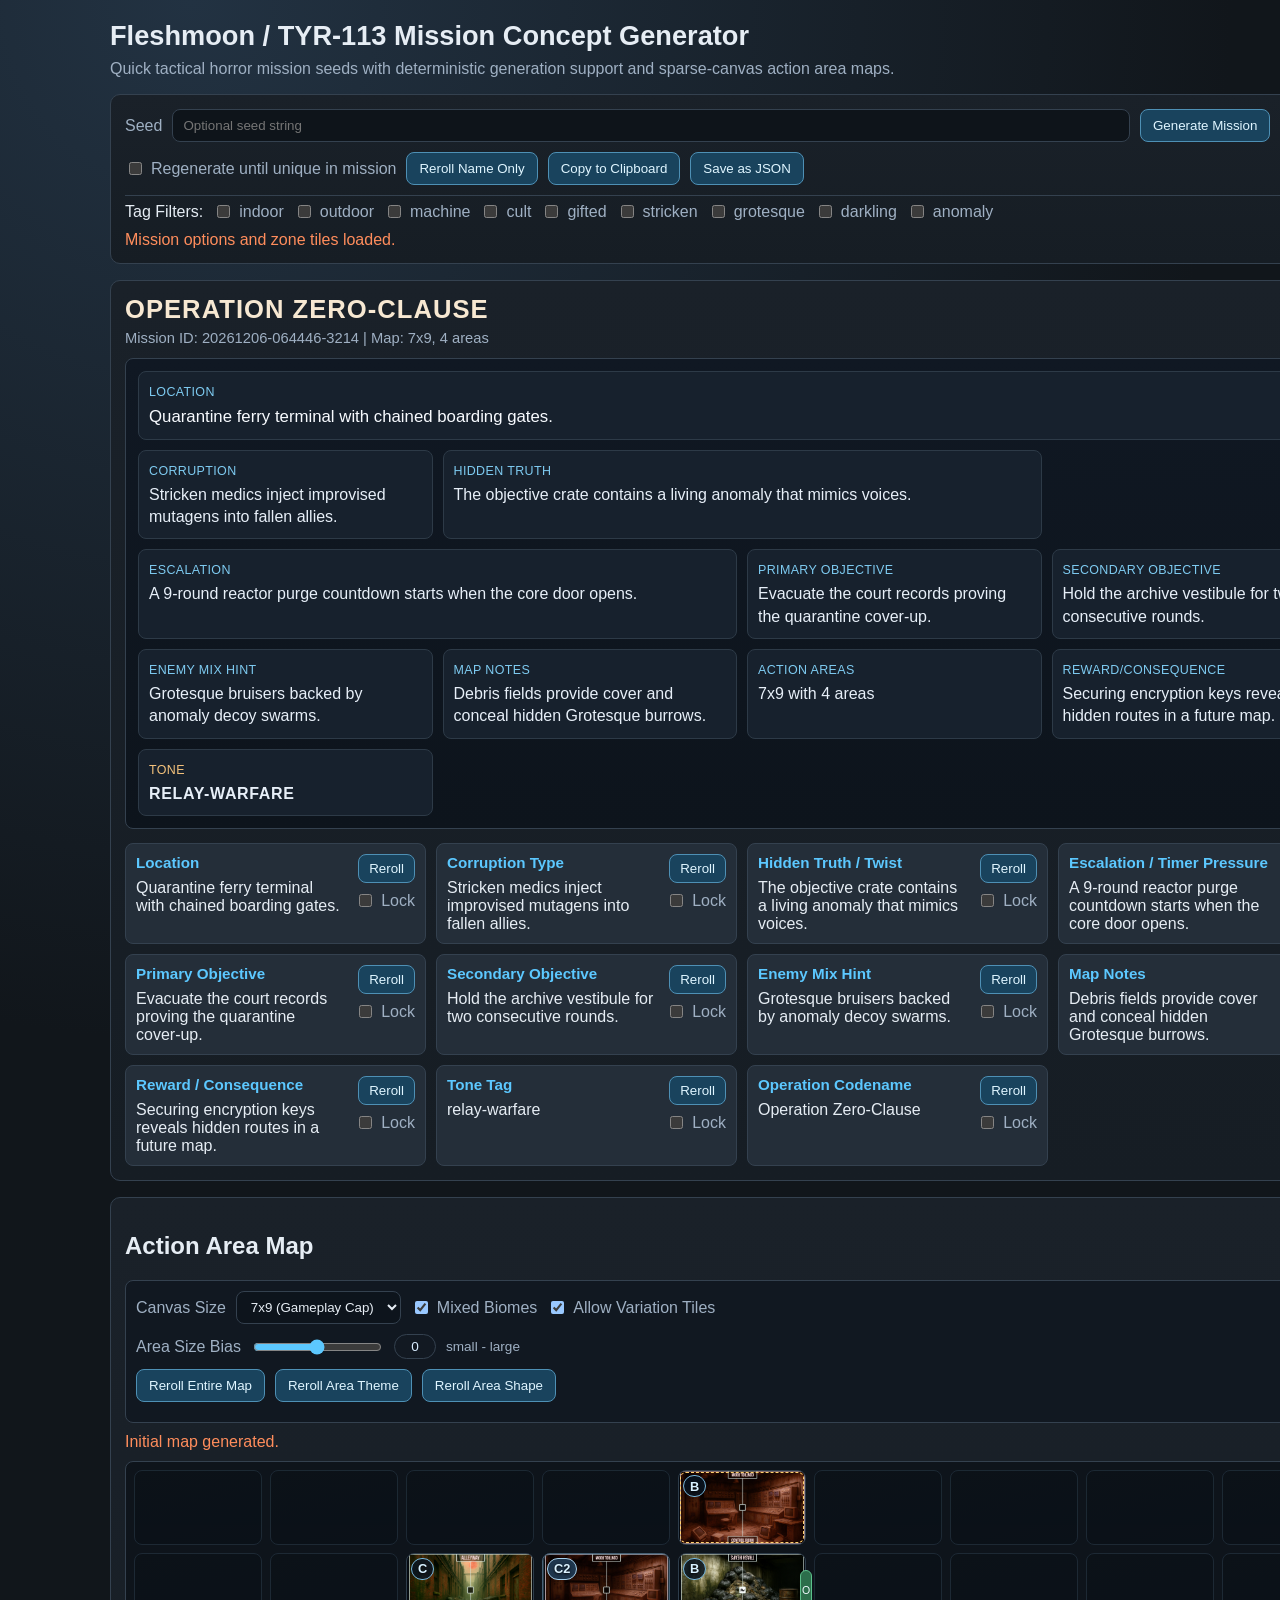
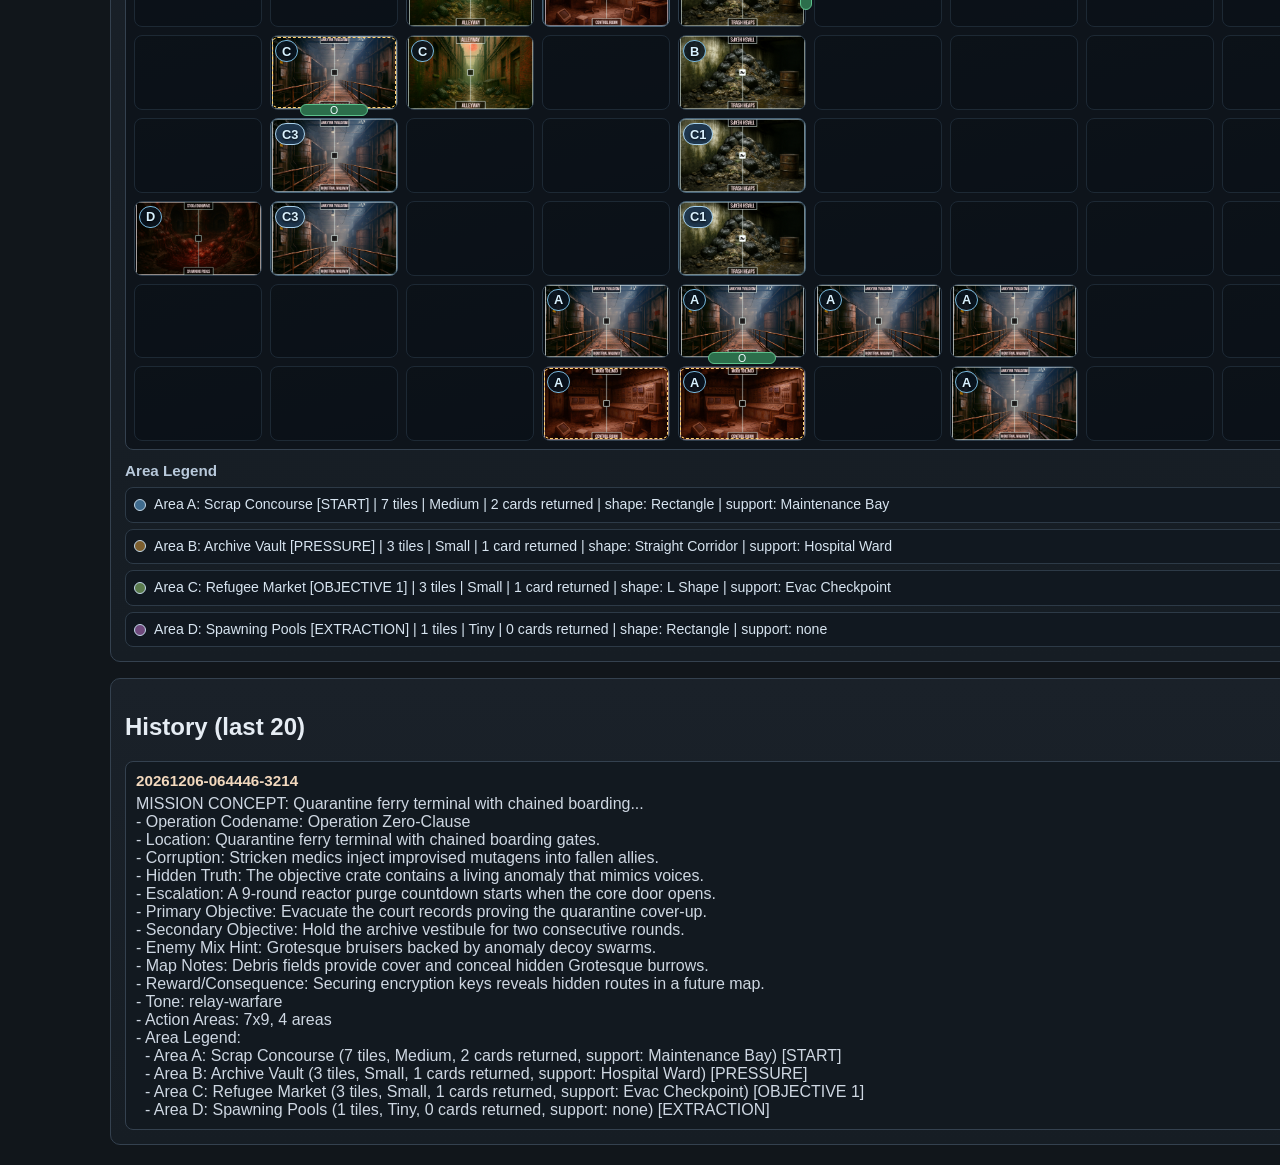
==== index.html @ 67727322 "Deploy Fleshmoon mission generator site" ====
<!doctype html>
<html lang="en">
<head>
  <meta charset="UTF-8" />
  <meta name="viewport" content="width=device-width, initial-scale=1.0" />
  <title>Fleshmoon / TYR-113 Mission Concept Generator</title>
  <link rel="stylesheet" href="style.css?v=20260302a" />
</head>
<body>
  <main class="app">
    <header>
      <h1>Fleshmoon / TYR-113 Mission Concept Generator</h1>
      <p>Quick tactical horror mission seeds with deterministic generation support and sparse-canvas action area maps.</p>
    </header>

    <section class="controls card">
      <div class="row">
        <label for="seedInput">Seed</label>
        <input id="seedInput" type="text" placeholder="Optional seed string" />
        <button id="generateBtn">Generate Mission</button>
        <button id="rerollAllBtn">Reroll All</button>
      </div>
      <div class="row">
        <label class="checkbox"><input id="uniqueToggle" type="checkbox" /> Regenerate until unique in mission</label>
        <button id="rerollNameBtn">Reroll Name Only</button>
        <button id="copyBtn">Copy to Clipboard</button>
        <button id="exportBtn">Save as JSON</button>
      </div>
      <div class="filters">
        <span>Tag Filters:</span>
        <label class="checkbox"><input type="checkbox" class="tag-filter" value="indoor" /> indoor</label>
        <label class="checkbox"><input type="checkbox" class="tag-filter" value="outdoor" /> outdoor</label>
        <label class="checkbox"><input type="checkbox" class="tag-filter" value="machine" /> machine</label>
        <label class="checkbox"><input type="checkbox" class="tag-filter" value="cult" /> cult</label>
        <label class="checkbox"><input type="checkbox" class="tag-filter" value="gifted" /> gifted</label>
        <label class="checkbox"><input type="checkbox" class="tag-filter" value="stricken" /> stricken</label>
        <label class="checkbox"><input type="checkbox" class="tag-filter" value="grotesque" /> grotesque</label>
        <label class="checkbox"><input type="checkbox" class="tag-filter" value="darkling" /> darkling</label>
        <label class="checkbox"><input type="checkbox" class="tag-filter" value="anomaly" /> anomaly</label>
      </div>
      <p id="status" class="status"></p>
    </section>

    <section class="mission card">
      <h2 id="missionHeadline" class="mission-headline">Operation Pending</h2>
      <p id="missionMeta" class="mission-meta">Generate a mission to populate briefing details.</p>
      <div id="missionOutput" class="mission-output"></div>
      <div class="category-grid" id="categoryGrid"></div>
    </section>

    <section class="map card">
      <h2>Action Area Map</h2>
      <div class="map-controls">
        <div class="row">
          <label for="mapSizePreset">Canvas Size</label>
          <select id="mapSizePreset">
            <option value="7x9" selected>7x9 (Gameplay Cap)</option>
          </select>
          <label class="checkbox"><input id="mixedBiomesToggle" type="checkbox" checked /> Mixed Biomes</label>
          <label class="checkbox"><input id="allowVariationToggle" type="checkbox" checked /> Allow Variation Tiles</label>
        </div>
        <div class="row">
          <label for="areaBiasSlider">Area Size Bias</label>
          <input id="areaBiasSlider" type="range" min="-100" max="100" step="1" value="0" />
          <span id="areaBiasValue" class="value-chip">0</span>
          <span class="hint">small - large</span>
        </div>
        <div class="row">
          <button id="rerollMapBtn">Reroll Entire Map</button>
          <button id="rerollAreaThemeBtn">Reroll Area Theme</button>
          <button id="rerollAreaShapeBtn">Reroll Area Shape</button>
        </div>
      </div>
      <p id="mapStatus" class="status map-status"></p>
      <div id="mapGrid" class="map-grid"></div>
      <div class="legend-wrap">
        <h3>Area Legend</h3>
        <div id="areaLegend" class="area-legend"></div>
      </div>
    </section>

    <section class="history card">
      <h2>History (last 20)</h2>
      <div id="historyList" class="history-list"></div>
    </section>
  </main>

  <template id="categoryTemplate">
    <article class="category-item">
      <div>
        <h3 class="category-label"></h3>
        <p class="category-value"></p>
      </div>
      <div class="category-actions">
        <button class="reroll-category-btn">Reroll</button>
        <label class="checkbox"><input type="checkbox" class="lock-category" /> Lock</label>
      </div>
    </article>
  </template>

  <script src="app.js?v=20260302a"></script>
</body>
</html>
---- style.css ----
:root {
  color-scheme: dark;
  --bg: #11161b;
  --panel: #1a2129;
  --panel-alt: #242e39;
  --text: #e6edf4;
  --muted: #9fb0c3;
  --accent: #5cc8ff;
  --accent-2: #ff8d5c;
  --border: #34414f;
  --danger: #ff6b6b;
}

* {
  box-sizing: border-box;
}

body {
  margin: 0;
  font-family: "Segoe UI", Tahoma, Geneva, Verdana, sans-serif;
  background: radial-gradient(circle at 15% 0%, #223242 0, var(--bg) 35%), linear-gradient(145deg, #0d1217 0%, #141b22 100%);
  color: var(--text);
  min-height: 100vh;
}

.app {
  max-width: 1100px;
  margin: 0 auto;
  padding: 20px;
  display: grid;
  gap: 16px;
}

header h1 {
  margin: 0;
  font-size: 1.7rem;
}

header p {
  margin: 8px 0 0;
  color: var(--muted);
}

.card {
  border: 1px solid var(--border);
  background: linear-gradient(180deg, var(--panel) 0%, #161d24 100%);
  border-radius: 10px;
  padding: 14px;
}

.row {
  display: flex;
  flex-wrap: wrap;
  align-items: center;
  gap: 10px;
  margin-bottom: 10px;
}

label {
  color: var(--muted);
}

input[type="text"] {
  flex: 1 1 260px;
  padding: 8px 10px;
  border: 1px solid var(--border);
  border-radius: 8px;
  background: #0e141a;
  color: var(--text);
}

button {
  border: 1px solid #4e90b5;
  background: #19435d;
  color: #dff5ff;
  border-radius: 8px;
  padding: 8px 12px;
  cursor: pointer;
}

button:hover {
  background: #215774;
}

.checkbox {
  display: inline-flex;
  align-items: center;
  gap: 6px;
  color: var(--muted);
}

.filters {
  display: flex;
  flex-wrap: wrap;
  align-items: center;
  gap: 10px;
  padding-top: 6px;
  border-top: 1px solid var(--border);
}

.status {
  min-height: 1.1rem;
  color: var(--accent-2);
  margin: 10px 0 0;
}

.hint {
  color: var(--muted);
  font-size: 0.85rem;
}

.value-chip {
  display: inline-flex;
  align-items: center;
  justify-content: center;
  min-width: 42px;
  padding: 4px 8px;
  border-radius: 999px;
  border: 1px solid var(--border);
  background: #121922;
  color: #d8ecff;
  font-size: 0.85rem;
}

.mission-headline {
  margin: 0;
  font-size: 1.6rem;
  letter-spacing: 0.04em;
  text-transform: uppercase;
  color: #f7e8d2;
}

.mission-meta {
  margin: 6px 0 12px;
  color: var(--muted);
  font-size: 0.92rem;
}

.mission-output {
  border: 1px solid var(--border);
  background: linear-gradient(180deg, #101823 0%, #0d141c 100%);
  border-radius: 8px;
  padding: 12px;
  margin-bottom: 14px;
}

.mission-brief-grid {
  display: grid;
  grid-template-columns: repeat(auto-fit, minmax(240px, 1fr));
  gap: 10px;
}

.mission-brief-item {
  border: 1px solid #2d3a47;
  background: #17212d;
  border-radius: 8px;
  padding: 10px;
}

.mission-brief-label {
  display: inline-block;
  font-size: 0.78rem;
  letter-spacing: 0.03em;
  text-transform: uppercase;
  color: #7ecbf1;
  margin-bottom: 6px;
}

.mission-brief-value {
  margin: 0;
  line-height: 1.4;
  color: #e7eff8;
}

.mission-brief-item.tone .mission-brief-label {
  color: #f4c27c;
}

.mission-brief-item.tone .mission-brief-value {
  text-transform: uppercase;
  letter-spacing: 0.04em;
  font-weight: 600;
}

.mission-brief-item.location {
  grid-column: 1 / -1;
}

.mission-brief-item.location .mission-brief-value {
  font-size: 1.05rem;
  color: #f8fbff;
}

.mission-brief-item.twist,
.mission-brief-item.escalation {
  grid-column: span 2;
}

@media (max-width: 900px) {
  .mission-brief-item.twist,
  .mission-brief-item.escalation {
    grid-column: auto;
  }
}

.mission-output.is-empty {
  color: var(--muted);
  margin-bottom: 14px;
}

.category-grid {
  display: grid;
  grid-template-columns: repeat(auto-fit, minmax(290px, 1fr));
  gap: 10px;
}

.category-item {
  display: flex;
  justify-content: space-between;
  gap: 12px;
  border: 1px solid var(--border);
  border-radius: 8px;
  padding: 10px;
  background: var(--panel-alt);
}

.category-item h3 {
  margin: 0;
  color: var(--accent);
  font-size: 0.95rem;
}

.category-item p {
  margin: 8px 0 0;
}

.category-actions {
  display: flex;
  flex-direction: column;
  align-items: flex-end;
  gap: 8px;
}

.reroll-category-btn {
  padding: 6px 10px;
}

.history-list {
  display: grid;
  gap: 8px;
}

.history-item {
  border: 1px solid var(--border);
  background: #121920;
  border-radius: 8px;
  padding: 10px;
}

.history-item h3 {
  margin: 0 0 6px;
  font-size: 0.95rem;
  color: #f3d9be;
}

.history-item pre {
  margin: 0;
  white-space: pre-wrap;
  font-family: inherit;
  color: #ced7e2;
}

.map-controls {
  border: 1px solid var(--border);
  border-radius: 8px;
  padding: 10px;
  background: #111821;
  margin-bottom: 10px;
}

select,
input[type="range"] {
  accent-color: var(--accent);
}

select {
  border: 1px solid var(--border);
  border-radius: 8px;
  background: #0d141c;
  color: var(--text);
  padding: 7px 10px;
}

.map-status {
  margin-top: 0;
  margin-bottom: 10px;
}

.map-grid {
  --map-cols: 4;
  --map-card-width: 128px;
  display: grid;
  grid-template-columns: repeat(var(--map-cols), var(--map-card-width));
  justify-content: start;
  align-items: start;
  gap: 8px;
  border: 1px solid var(--border);
  border-radius: 8px;
  background: #0e141b;
  padding: 8px;
  overflow: auto;
}

.map-cell {
  position: relative;
  min-height: 0;
  aspect-ratio: 1417 / 827;
  border-radius: 8px;
  border: 1px solid #2e3d4b;
  background: #050a10;
  padding: 0;
  display: block;
  overflow: visible;
}

.map-cell.draggable {
  cursor: grab;
}

.map-cell.drag-source {
  outline: 2px solid #8ab3d0;
  outline-offset: -3px;
}

.map-cell.dragging {
  opacity: 0.55;
  cursor: grabbing;
}

.map-cell.drag-over {
  outline: 2px dashed #ffd06d;
  outline-offset: -3px;
}

.map-cell.menu-target {
  outline: 2px solid #5cc08b;
  outline-offset: -3px;
}

.map-cell.has-art {
  background-image: var(--tile-image);
  background-size: contain;
  background-position: center;
  background-repeat: no-repeat;
}

.map-cell.empty {
  border-color: #22303d;
  background: linear-gradient(165deg, #0c1218 0%, #091018 100%);
  opacity: 0.75;
  cursor: context-menu;
}

.map-cell.corridor {
  border-color: #436178;
  box-shadow: inset 0 0 0 1px #5c819a66;
}

.map-cell.corridor.has-art {
  filter: saturate(0.9);
}

.map-cell.variation {
  outline: 1px dashed #ffd06d;
  outline-offset: -3px;
}

.area-badge {
  display: inline-flex;
  align-items: center;
  justify-content: center;
  position: absolute;
  top: 4px;
  left: 4px;
  z-index: 2;
  min-width: 22px;
  height: 22px;
  padding: 0 6px;
  border-radius: 999px;
  background: #081421d9;
  border: 1px solid #77b7dc;
  color: #d8f1ff;
  font-weight: 600;
  font-size: 0.8rem;
  text-shadow: 0 1px 3px #000;
}

.corridor-badge {
  border-color: #a3d2f0;
  background: #1c3650;
}

.tile-name {
  display: none;
}

.tile-meta {
  display: none;
}

.tile-role {
  display: none;
}

.gate-edge {
  position: absolute;
  border: 1px solid #6e95af;
  border-radius: 999px;
  padding: 0;
  background: #285f7d;
  color: #f2fbff;
  font-size: 0.66rem;
  line-height: 1;
  display: inline-flex;
  align-items: center;
  justify-content: center;
  z-index: 3;
}

.gate-edge.vertical {
  width: 12px;
  height: 54%;
  right: -7px;
  top: 23%;
}

.gate-edge.horizontal {
  width: 54%;
  height: 12px;
  left: 23%;
  bottom: -7px;
}

.gate-edge.state-open {
  background: #2c6e4b;
  border-color: #5cc08b;
}

.gate-edge.state-locked {
  background: #79622a;
  border-color: #d5af4c;
}

.gate-edge.state-blocked {
  background: #7a3232;
  border-color: #e07575;
}

.map-card-menu {
  position: fixed;
  z-index: 30;
  width: min(360px, calc(100vw - 16px));
  max-height: min(72vh, 480px);
  border: 1px solid #3a5367;
  border-radius: 10px;
  background: #0d151d;
  box-shadow: 0 12px 30px #0009;
  overflow: hidden;
}

.map-card-menu.hidden {
  display: none;
}

.map-card-menu-title {
  margin: 0;
  padding: 10px 12px;
  border-bottom: 1px solid #2a3a48;
  color: #d9e8f3;
  font-size: 0.86rem;
  font-weight: 600;
  letter-spacing: 0.02em;
}

.map-card-menu-list {
  max-height: min(64vh, 420px);
  overflow: auto;
  padding: 8px;
  display: grid;
  gap: 8px;
}

.map-card-menu-group {
  border: 1px solid #273643;
  border-radius: 8px;
  background: #111a23;
  padding: 6px;
  display: grid;
  gap: 4px;
}

.map-card-menu-group-label {
  margin: 0;
  color: #9fbed5;
  font-size: 0.74rem;
  text-transform: uppercase;
  letter-spacing: 0.06em;
}

.map-card-menu-option {
  border: 1px solid #324453;
  border-radius: 6px;
  background: #0f1821;
  color: #dce7f0;
  text-align: left;
  font-size: 0.83rem;
  padding: 6px 8px;
}

.map-card-menu-danger {
  border-color: #6f3f3f;
  background: #231315;
  color: #ffd7d7;
  font-weight: 600;
}

.map-card-menu-option:hover,
.map-card-menu-option:focus-visible {
  background: #1b2f3f;
  border-color: #4f728e;
}

.map-card-menu-danger:hover,
.map-card-menu-danger:focus-visible {
  background: #3a1c1f;
  border-color: #b96c70;
}

.legend-wrap {
  margin-top: 12px;
}

.legend-wrap h3 {
  margin: 0 0 8px;
  color: #b8c9db;
  font-size: 0.95rem;
}

.area-legend {
  display: grid;
  gap: 6px;
}

.legend-item {
  display: flex;
  align-items: center;
  gap: 8px;
  border: 1px solid #2d3a47;
  background: #111820;
  border-radius: 8px;
  padding: 8px;
}

.legend-swatch {
  width: 12px;
  height: 12px;
  border-radius: 999px;
  border: 1px solid #c2d7e8;
  flex: 0 0 auto;
}

.legend-text {
  margin: 0;
  color: #d7e4f0;
  font-size: 0.88rem;
  line-height: 1.25;
}

@media (max-width: 700px) {
  .category-item {
    flex-direction: column;
  }

  .category-actions {
    align-items: flex-start;
    flex-direction: row;
  }

  .map-grid {
    --map-card-width: 92px;
    gap: 6px;
    padding: 6px;
  }

  .map-cell {
    border-radius: 6px;
  }
}

@media print {
  body {
    background: #fff;
    color: #000;
  }

  .controls,
  .history,
  .category-actions,
  .filters,
  .map-controls,
  .map-status,
  .gate-edge,
  .map-card-menu {
    display: none;
  }

  .card {
    border: none;
    background: transparent;
    padding: 0;
  }

  .mission-headline,
  .mission-meta,
  .mission-brief-label,
  .mission-brief-value {
    color: #000;
  }

  .mission-output,
  .category-item,
  .map-cell,
  .legend-item {
    border: 1px solid #000;
    background: #fff;
    color: #000;
  }
}
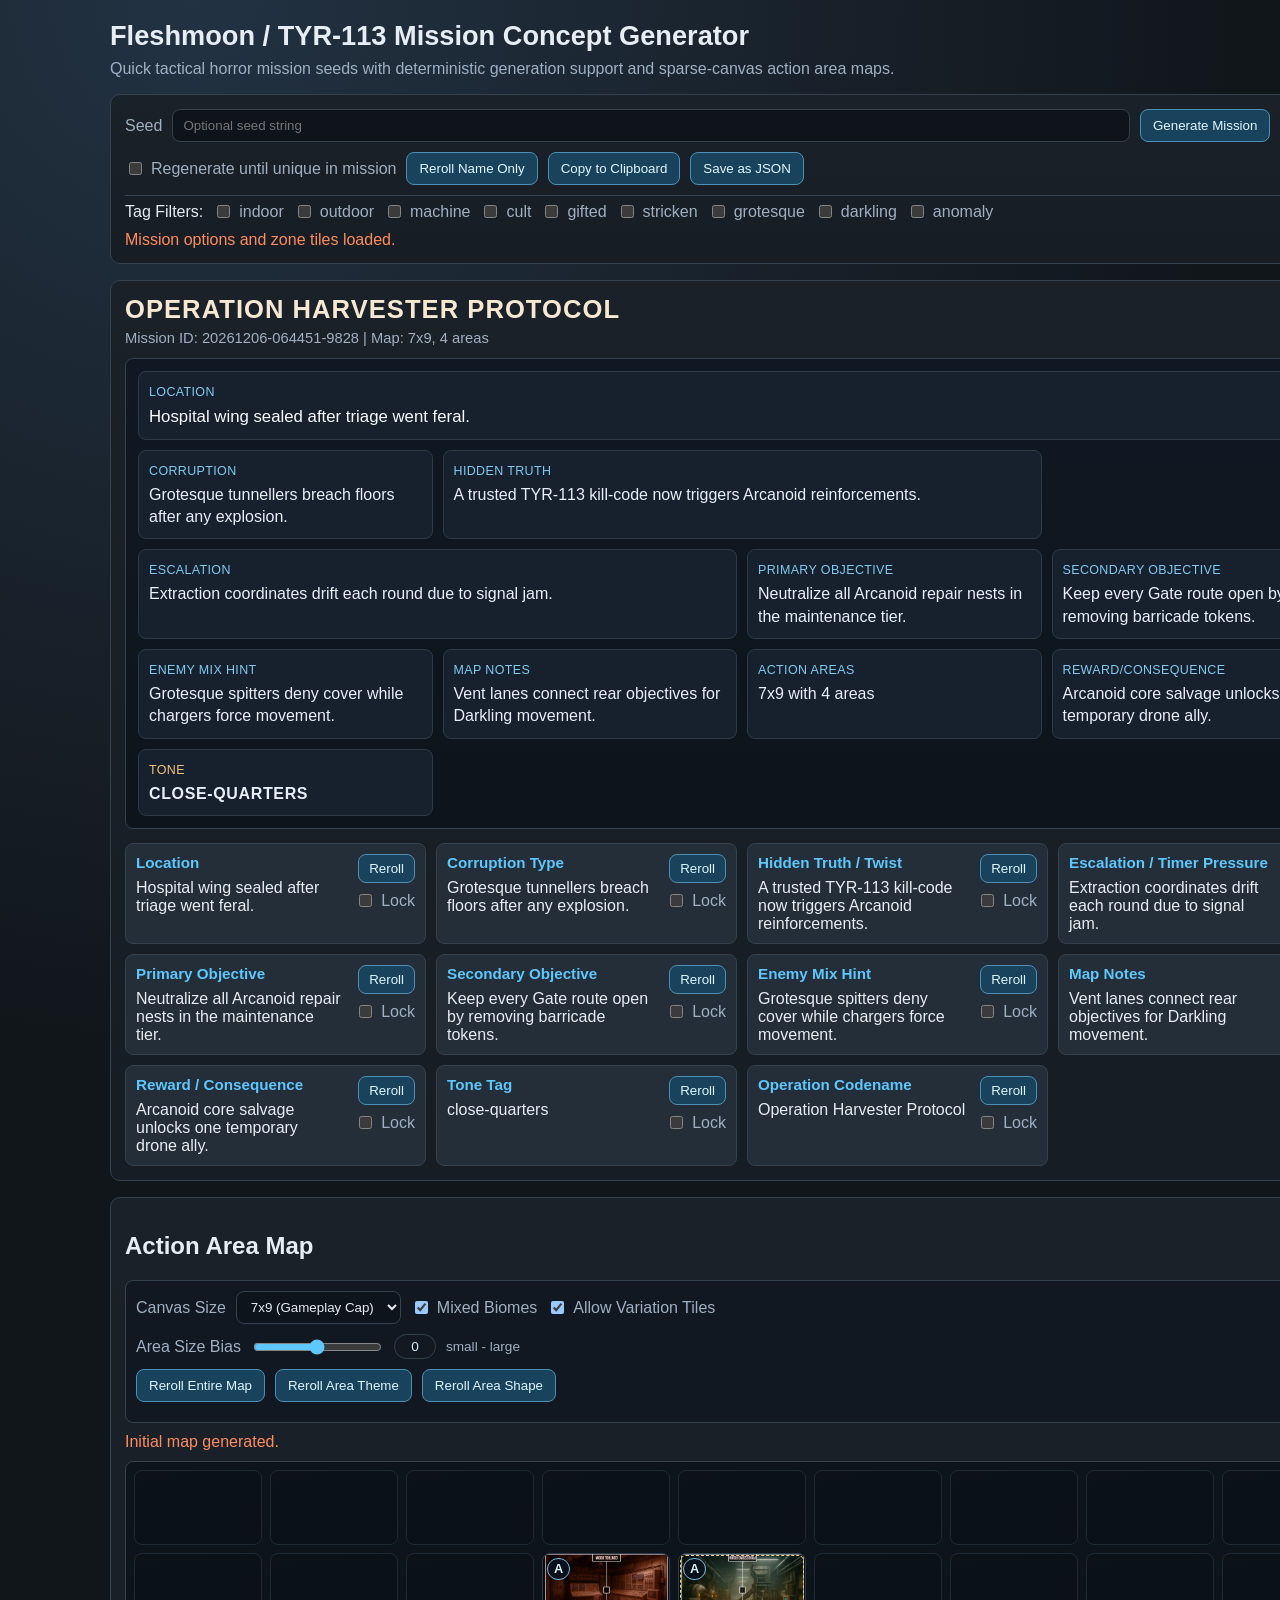
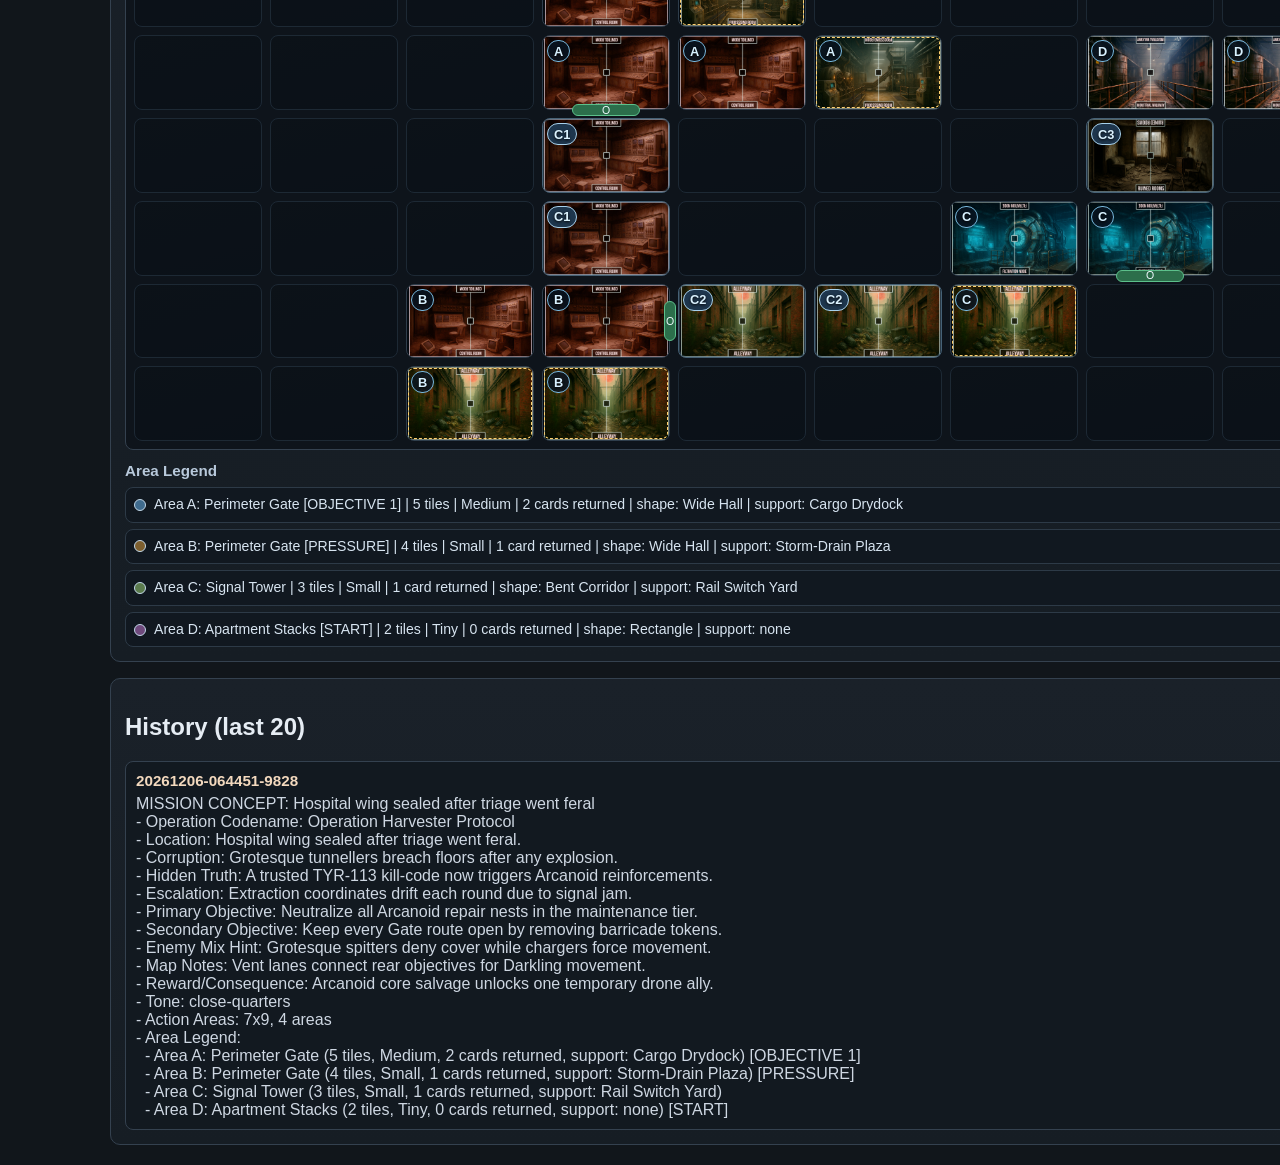
==== commit a4c9da5e: "Bump asset version for latest room editor deploy" ====
--- a/index.html
+++ b/index.html
@@ -4,7 +4,7 @@
   <meta charset="UTF-8" />
   <meta name="viewport" content="width=device-width, initial-scale=1.0" />
   <title>Fleshmoon / TYR-113 Mission Concept Generator</title>
-  <link rel="stylesheet" href="style.css?v=20260302a" />
+  <link rel="stylesheet" href="style.css?v=20260302b" />
 </head>
 <body>
   <main class="app">
@@ -98,6 +98,6 @@
     </article>
   </template>
 
-  <script src="app.js?v=20260302a"></script>
+  <script src="app.js?v=20260302b"></script>
 </body>
 </html>
--- a/style.css
+++ b/style.css
@@ -490,6 +490,56 @@
   gap: 8px;
 }
 
+.map-card-menu-tools {
+  border: 1px solid #2f3f4d;
+  border-radius: 8px;
+  background: #111920;
+  padding: 8px;
+  display: grid;
+  gap: 6px;
+}
+
+.map-card-menu-subtitle {
+  margin: 2px 0 0;
+  color: #a9c4d8;
+  font-size: 0.74rem;
+  font-weight: 600;
+  letter-spacing: 0.04em;
+  text-transform: uppercase;
+}
+
+.map-card-menu-input,
+.map-card-menu-select {
+  border: 1px solid #344653;
+  border-radius: 6px;
+  background: #0f1821;
+  color: #dce7f0;
+  font-size: 0.81rem;
+  padding: 6px 8px;
+}
+
+.map-card-menu-input::placeholder {
+  color: #7f9bb0;
+}
+
+.map-card-menu-tool-actions {
+  display: grid;
+  grid-template-columns: 1fr 1fr;
+  gap: 6px;
+}
+
+.map-card-menu-divider {
+  height: 1px;
+  background: #263542;
+  margin: 2px 0 4px;
+}
+
+.map-card-menu-empty {
+  margin: 0;
+  color: #9eb8cb;
+  font-size: 0.82rem;
+}
+
 .map-card-menu-group {
   border: 1px solid #273643;
   border-radius: 8px;
@@ -515,6 +565,39 @@
   text-align: left;
   font-size: 0.83rem;
   padding: 6px 8px;
+}
+
+.map-card-menu-option-main {
+  width: 100%;
+}
+
+.map-card-menu-option-row {
+  display: grid;
+  grid-template-columns: 1fr auto;
+  gap: 6px;
+  align-items: center;
+}
+
+.map-card-menu-option-delete {
+  border: 1px solid #4f5158;
+  border-radius: 6px;
+  background: #221719;
+  color: #e4b9bc;
+  font-size: 0.75rem;
+  line-height: 1;
+  padding: 7px 8px;
+}
+
+.map-card-menu-option-delete:hover,
+.map-card-menu-option-delete:focus-visible {
+  background: #3b1f23;
+  border-color: #a25d63;
+}
+
+.map-card-menu-secondary {
+  border-color: #3e5668;
+  background: #14222e;
+  color: #c7dce9;
 }
 
 .map-card-menu-danger {
